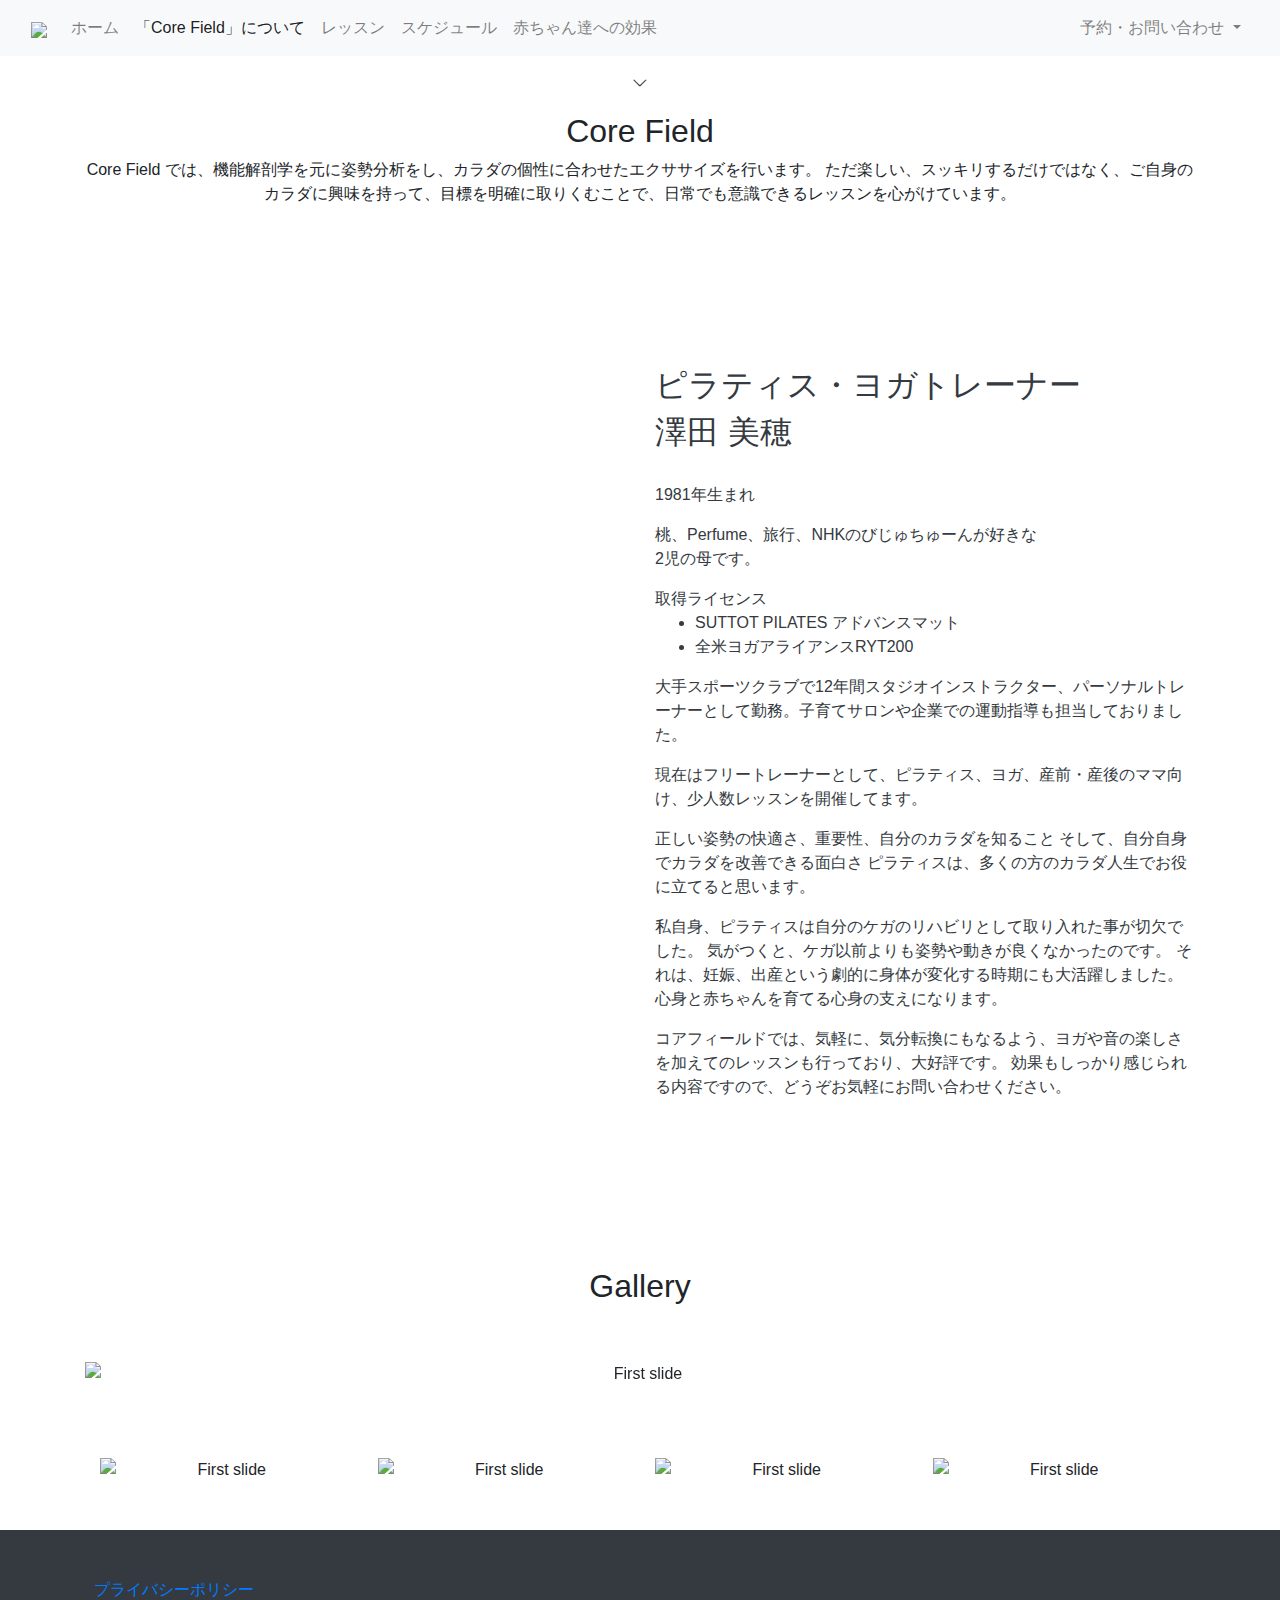
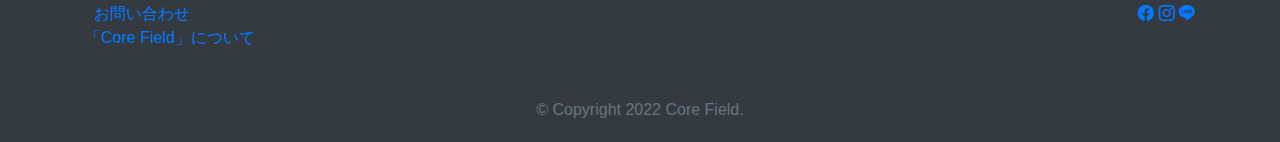
==== about.html @ 25557490 "Add files via upload" ====
<!DOCTYPE html>
<html>
    <head>
        <!-- Required meta tags -->
        <meta charset="utf-8">
        <meta name="viewport" content="width=device-width, initial-scale=1, shrink-to-fit=no">
        <!-- Bootstrap CSS -->
        <link rel="stylesheet" href="https://stackpath.bootstrapcdn.com/bootstrap/4.5.2/css/bootstrap.min.css" integrity="sha384-JcKb8q3iqJ61gNV9KGb8thSsNjpSL0n8PARn9HuZOnIxN0hoP+VmmDGMN5t9UJ0Z" crossorigin="anonymous">
        <!-- Bootstrap Icons -->
        <link rel="stylesheet" href="https://cdn.jsdelivr.net/npm/bootstrap-icons@1.8.1/font/bootstrap-icons.css">
        <!-- Add our Stylesheet -->
        <link rel="stylesheet" href="app.css">
        <meta name="viewport" content="width=device-width, initial-scale=1">
        <title>
            札幌 Core Field マタニティ産後、女性のためのヨガ・ピラティス
        </title>
        <!-- favicon code -->
        <link rel="apple-touch-icon" sizes="180x180" href="assets/favicon/apple-touch-icon.png">
        <link rel="icon" type="image/png" sizes="32x32" href="assets/favicon/favicon-32x32.png">
        <link rel="icon" type="image/png" sizes="16x16" href="assets/favicon/favicon-16x16.png">
        <link rel="manifest" href="assets/favicon/site.webmanifest">
        <link rel="mask-icon" href="assets/favicon/safari-pinned-tab.svg" color="#5bbad5">
        <link rel="shortcut icon" href="assets/favicon/favicon.ico">
        <meta name="msapplication-TileColor" content="#00aba9">
        <meta name="msapplication-config" content="assets/favicon/browserconfig.xml">
        <meta name="theme-color" content="#00aba9">
    </head>
    <body>
            <!-- Navbar -->
        <nav class="navbar fixed-top navbar-expand-xl navbar-light bg-light">
            <div class="container-fluid">
                <a class="navbar-brand" href="index.html">
                    <img src="img/logo-long-test.png" height="30vh" class="m-0 p-0 alias">
                    <!-- Core Field -->
                </a>
                <button class="navbar-toggler" type="button" data-toggle="collapse" data-target="#navbarSupportedContent" aria-controls="navbarSupportedContent" aria-expanded="false" aria-label="Toggle navigation">
                <span class="navbar-toggler-icon"></span>
                </button>
                <div class="collapse navbar-collapse" id="navbarSupportedContent">
                    <ul class="navbar-nav mr-auto">
                        <li class="nav-item">
                            <a class="nav-link " href="index.html">ホーム</a>
                        </li>
                        <li class="nav-item">
                            <a class="nav-link active" href="#">「Core Field」について</a>
                        </li>
                        <li class="nav-item">
                            <a class="nav-link" href="lesson.html">レッスン</a>
                        </li>
                        <li class="nav-item">
                            <a class="nav-link" href="schedule.html">スケジュール</a>
                        </li>
                        <li class="nav-item">
                            <a class="nav-link" href="benefit.html">赤ちゃん達への効果</a>
                        </li>
                    </ul>
                    <ul class="navbar-nav mr-right">
                        <li class="nav-item dropdown">
                            <a class="nav-link dropdown-toggle" href="#" id="navbarDropdown" role="button" data-toggle="dropdown" aria-haspopup="true" aria-expanded="false">
                                予約・お問い合わせ
                            </a>
                            <div class="dropdown-menu" aria-labelledby="navbarDropdown">
                              <a class="dropdown-item" href="mailto:miho.5.2.miho@gmail.com"><i class="bi bi-envelope"></i> メールアドレス</a>
                              <a class="dropdown-item" href="https://lin.ee/wVEPL7Z" target="_blank"><i class="bi bi-line"></i> LINE</a>
                              <a class="dropdown-item" href="https://www.instagram.com/miho.core.field/" target="_blank"><i class="bi bi-instagram"></i> Instagram</a>
                            </div>
                          </li>
                    </ul>
                </div>
            </div>
        </nav>
        <!-- Main content in the middle of the page -->
        <div class="container-fluid d-flex align-items-center justify-content-center" id="headerabout">
            <div class="row">
                <div class="col-lg-12 headercontentabout px-0">
                    <h1 class="banner">「Core Field」について</h1>
                    <!-- <img src="img/logo.png" alt="Core Field" height="40%"> -->
                </div>
            </div>
        </div>
        <!-- Section 1 (solid) -->
        <div class="container text-center pt-3 pb-5" id="section-1-about">
            <i class="bi bi-chevron-down"></i>
            <div class="pt-3">
                <h2>Core Field</h2>
                <p>Core Field では、機能解剖学を元に姿勢分析をし、カラダの個性に合わせたエクササイズを行います。
                    ただ楽しい、スッキリするだけではなく、ご自身のカラダに興味を持って、目標を明確に取りくむことで、日常でも意識できるレッスンを心がけています。</p>
            </div>
        </div>
        <!-- Section 2 (transparent) -->
        <div class="container-fluid d-flex align-items-center" id="section-2-about">
            <div class="container">
                <div class="row my-5 py-5">
                    <div class="col-lg-6 col-sm-3"></div>
                    <div class="col-lg-6 col-sm-9 text-dark" id="abouttext">
                        <h2>ピラティス・ヨガトレーナー</h2><h2>澤田 美穂</h2>
                        <br>
                        <p>
                            1981年生まれ 
                        </p>
                        <p>
                            桃、Perfume、旅行、NHKのびじゅちゅーんが好きな<br>2児の母です。
                        </p>
                        <p class="mb-0">
                            取得ライセンス
                        </p>
                            <ul>
                                <li>SUTTOT PILATES アドバンスマット</li>
                                <li>全米ヨガアライアンスRYT200</li>
                            </ul>
                        <p>
                            大手スポーツクラブで12年間スタジオインストラクター、パーソナルトレーナーとして勤務。子育てサロンや企業での運動指導も担当しておりました。
                        </p>
                        <p>
                            現在はフリートレーナーとして、ピラティス、ヨガ、産前・産後のママ向け、少人数レッスンを開催してます。
                        </p>
                        <p>
                            正しい姿勢の快適さ、重要性、自分のカラダを知ること
                            そして、自分自身でカラダを改善できる面白さ
                            ピラティスは、多くの方のカラダ人生でお役に立てると思います。
                        </p>
                        <p>
                            私自身、ピラティスは自分のケガのリハビリとして取り入れた事が切欠でした。
                            気がつくと、ケガ以前よりも姿勢や動きが良くなかったのです。
                            それは、妊娠、出産という劇的に身体が変化する時期にも大活躍しました。心身と赤ちゃんを育てる心身の支えになります。
                        </p>
                        <p>
                            コアフィールドでは、気軽に、気分転換にもなるよう、ヨガや音の楽しさを加えてのレッスンも行っており、大好評です。
                            効果もしっかり感じられる内容ですので、どうぞお気軽にお問い合わせください。
                        </p>
                    </div>
                </div>
            </div>
        </div>
        <!-- Section 4 (solid) -->
        <div class="container text-center pt-3 pb-5" id="section-3-about">
            <div class="pt-3">
                <br>
                <h2>Gallery</h2>
                <br>
                <br>
                <div id="slideshow" class="carousel slide" data-ride="carousel">
                    <ol class="carousel-indicators">
                      <li data-target="#slideshow" data-slide-to="0" class="active"></li>
                      <li data-target="#slideshow" data-slide-to="1"></li>
                      <li data-target="#slideshow" data-slide-to="2"></li>
                      <li data-target="#slideshow" data-slide-to="3"></li>
                      <li data-target="#slideshow" data-slide-to="4"></li>
                      <li data-target="#slideshow" data-slide-to="5"></li>
                      <li data-target="#slideshow" data-slide-to="6"></li>
                      <li data-target="#slideshow" data-slide-to="7"></li>
                    </ol>
                    <div class="carousel-inner">
                    <div class="carousel-item active">
                        <img class="d-block w-100" src="img/aboutslides/slide1.jpg" alt="First slide">
                    </div>
                    <div class="carousel-item">
                        <img class="d-block w-100" src="img/aboutslides/slide2.jpg" alt="Second slide">
                    </div>
                    <div class="carousel-item">
                        <img class="d-block w-100" src="img/aboutslides/slide3.jpg" alt="Third slide">
                    </div>
                    <div class="carousel-item">
                        <img class="d-block w-100" src="img/aboutslides/slide4.jpg" alt="Fourth slide">
                    </div>
                    <div class="carousel-item">
                        <img class="d-block w-100" src="img/aboutslides/slide5.jpg" alt="Fifth slide">
                    </div>
                    <div class="carousel-item">
                        <img class="d-block w-100" src="img/aboutslides/slide6.png" alt="Sixth slide">
                    </div>
                    <div class="carousel-item">
                        <img class="d-block w-100" src="img/aboutslides/slide7.png" alt="Seventh slide">
                    </div>
                    <div class="carousel-item">
                        <img class="d-block w-100" src="img/aboutslides/slide8.png" alt="Seventh slide">
                    </div>
                    </div>
                    <a class="carousel-control-prev" href="#slideshow" role="button" data-slide="prev">
                      <span class="carousel-control-prev-icon" aria-hidden="true"></span>
                      <span class="sr-only">Previous</span>
                    </a>
                    <a class="carousel-control-next" href="#slideshow" role="button" data-slide="next">
                      <span class="carousel-control-next-icon" aria-hidden="true"></span>
                      <span class="sr-only">Next</span>
                    </a>
                </div>
                <br>
                <br><br>
                <div class="container">
                    <div class="row">
                        <div class="col-lg-3">
                            <img class="d-block w-100" src="img/aboutslides/comic4.png" alt="First slide">
                        </div>
                        <div class="col-lg-3">
                            <img class="d-block w-100" src="img/aboutslides/comic3.png" alt="First slide">
                        </div>
                        <div class="col-lg-3">
                            <img class="d-block w-100" src="img/aboutslides/comic2.png" alt="First slide">
                        </div>
                        <div class="col-lg-3">
                            <img class="d-block w-100" src="img/aboutslides/comic1.png" alt="First slide">
                        </div>
                    </div>
                </div>
            </div>
        </div>
        <div class="container-fluid my-0 text-light link-light bg-dark">
            <div class="container py-5" id="footer-1">
                <div class="row">
                    <div class="col-lg-6">
                        <a href="privacy.html">&nbsp;&nbsp;プライバシーポリシー</a><br>
                        <div class="dropdown">
                            <a href="#" role="button" id="arstarst" data-toggle="dropdown" aria-haspopup="true" aria-expanded="false">
                                &nbsp;&nbsp;お問い合わせ
                            </a>
                          
                            <div class="dropdown-menu" aria-labelledby="arstarst">
                                <a class="dropdown-item" href="mailto:miho.5.2.miho@gmail.com"><i class="bi bi-envelope"></i> メールアドレス</a>
                                <a class="dropdown-item" href="https://lin.ee/wVEPL7Z" target="_blank"><i class="bi bi-line"></i> LINE</a>
                                <a class="dropdown-item" href="https://www.instagram.com/miho.core.field/" target="_blank"><i class="bi bi-instagram"></i> Instagram</a>
                            </div>
                        </div>
                        <a href="about.html">「Core Field」について</a>
                    </div>
                    <div class="col-lg-6 align-self-center text-right">
                        <a href="https://www.facebook.com/miho.sawada.core.field"><i class="bi bi-facebook"></i></a>
                        <a href="https://www.instagram.com/miho.core.field/"><i class="bi bi-instagram"></i></a>
                        <a href="https://lin.ee/wVEPL7Z"><i class="bi bi-line"></i></a>
                    </div>
                </div>
            </div>
        </div>
        <div class="container-fluid my-0 text-secondary link-light bg-dark text-center pb-1">
            <p>
            &copy; Copyright 2022 Core Field.
            </p>
        <!-- Bootstrap JS -->
        <script src="https://code.jquery.com/jquery-3.2.1.slim.min.js" integrity="sha384-KJ3o2DKtIkvYIK3UENzmM7KCkRr/rE9/Qpg6aAZGJwFDMVNA/GpGFF93hXpG5KkN" crossorigin="anonymous"></script>
        <script src="https://cdn.jsdelivr.net/npm/popper.js@1.12.9/dist/umd/popper.min.js" integrity="sha384-ApNbgh9B+Y1QKtv3Rn7W3mgPxhU9K/ScQsAP7hUibX39j7fakFPskvXusvfa0b4Q" crossorigin="anonymous"></script>
        <script src="https://cdn.jsdelivr.net/npm/bootstrap@4.0.0/dist/js/bootstrap.min.js" integrity="sha384-JZR6Spejh4U02d8jOt6vLEHfe/JQGiRRSQQxSfFWpi1MquVdAyjUar5+76PVCmYl" crossorigin="anonymous"></script>
    </body>
</html>
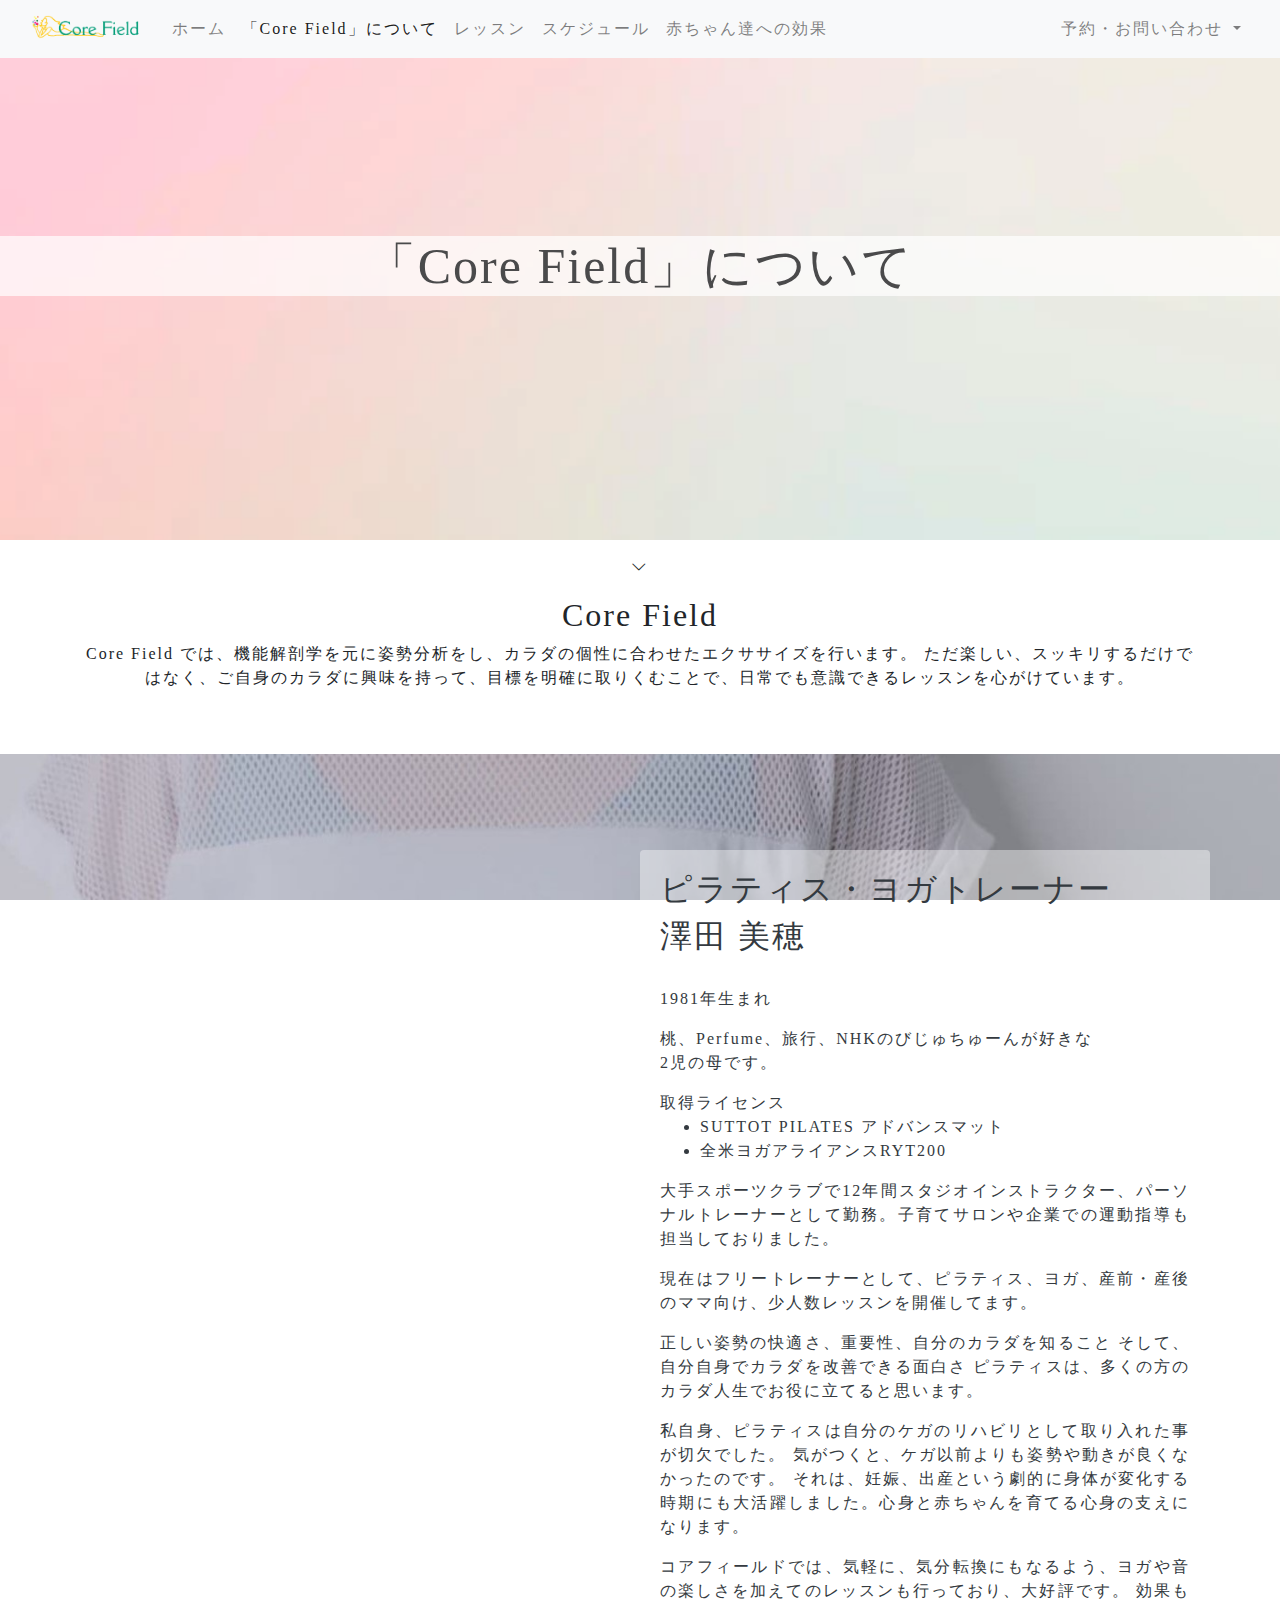
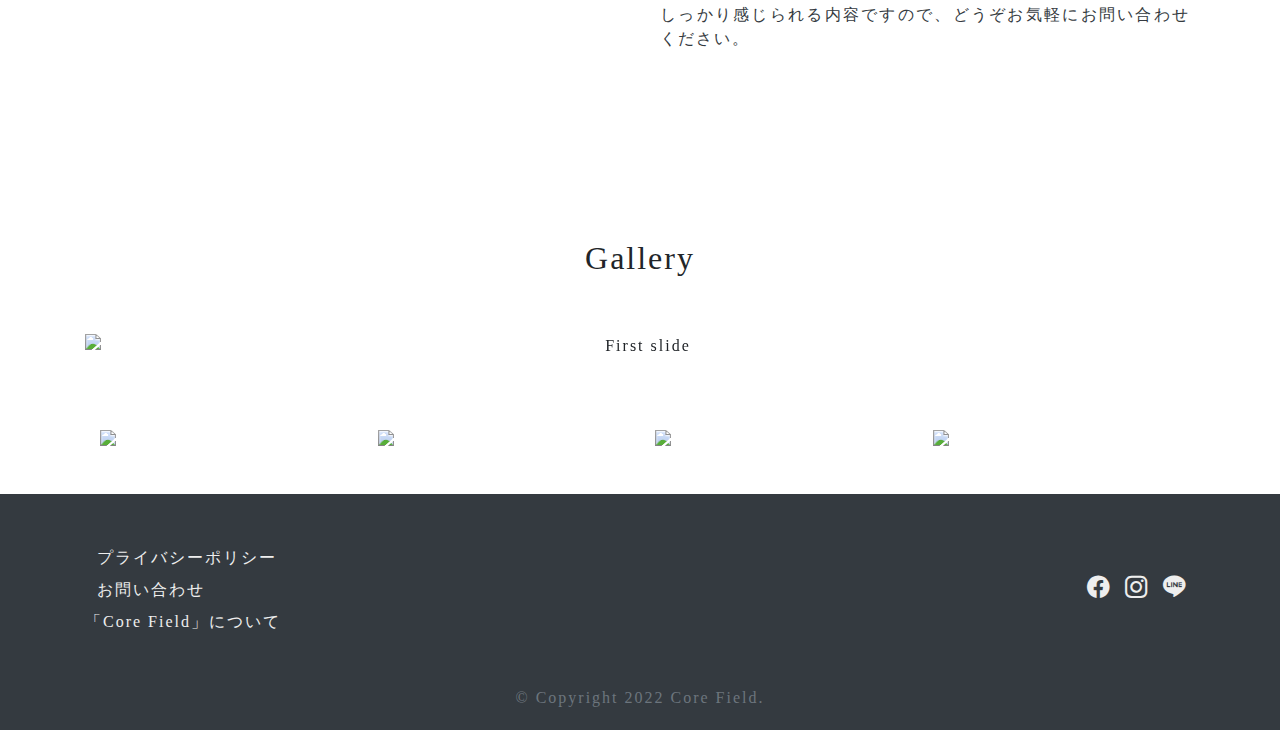
==== commit 594e8903: "mobile ordering + text syntax" ====
--- a/about.html
+++ b/about.html
@@ -92,7 +92,7 @@
             <div class="container">
                 <div class="row my-5 py-5">
                     <div class="col-lg-6 col-sm-3"></div>
-                    <div class="col-lg-6 col-sm-9 text-dark" id="abouttext">
+                    <div class="col-lg-6 col-sm-9 text-dark rounded" id="abouttext">
                         <h2>ピラティス・ヨガトレーナー</h2><h2>澤田 美穂</h2>
                         <br>
                         <p>
@@ -189,17 +189,17 @@
                 <br><br>
                 <div class="container">
                     <div class="row">
-                        <div class="col-lg-3">
-                            <img class="d-block w-100" src="img/aboutslides/comic4.png" alt="First slide">
-                        </div>
-                        <div class="col-lg-3">
-                            <img class="d-block w-100" src="img/aboutslides/comic3.png" alt="First slide">
-                        </div>
-                        <div class="col-lg-3">
-                            <img class="d-block w-100" src="img/aboutslides/comic2.png" alt="First slide">
-                        </div>
-                        <div class="col-lg-3">
-                            <img class="d-block w-100" src="img/aboutslides/comic1.png" alt="First slide">
+                        <div class="col-lg-3 order-md-last order-md-3">
+                            <img class="d-block w-100" src="img/aboutslides/comic4.png">
+                        </div>
+                        <div class="col-lg-3 order-md-2">
+                            <img class="d-block w-100" src="img/aboutslides/comic3.png">
+                        </div>
+                        <div class="col-lg-3 order-md-1">
+                            <img class="d-block w-100" src="img/aboutslides/comic2.png">
+                        </div>
+                        <div class="col-lg-3  order-md-first order-md-0 ">
+                            <img class="d-block w-100" src="img/aboutslides/comic1.png">
                         </div>
                     </div>
                 </div>
--- a/app.css
+++ b/app.css
@@ -0,0 +1,266 @@
+@font-face {
+    font-family: DellaRobbia;
+    src: url("assets/Della Robbia Regular.otf") format("opentype");
+}
+
+@font-face {
+    font-family: DellaRobbia;
+    font-weight: bold;
+    src: url("assets/Della Robbia Bold.otf") format("opentype");
+}
+
+@font-face {
+    font-family: KozukaGothicPr6N;
+    src: url("assets/KozGoPr6N-Regular.otf") format("opentype");
+}
+
+@font-face {
+    font-family: KozukaGothicPr6N;
+    font-weight: lighter;
+    src: url("assets/KozGoPr6N-Light.otf") format("opentype");
+}
+
+@font-face {
+    font-family: KozukaGothicPr6N;
+    font-weight: bold;
+    src: url("assets/KozGoPr6N-Bold.otf") format("opentype");
+}
+
+@font-face {
+    font-family: HonokaShinMincho;
+    src: url("assets/Honoka_Shin_Mincho_L.otf") format("opentype");
+
+}
+
+html{
+    scroll-behavior: smooth;
+}
+
+span{
+    font-family: KozukaGothicPr6N;
+    font-weight: lighter;
+}
+
+body{
+    font-family: KozukaGothicPr6N;
+    letter-spacing: 2px;
+    overflow-x:hidden;
+}
+
+hr{
+    height: 1px;
+    width: 4em;
+    border-top: 1px solid #fff;
+}
+
+.banner{
+    width: 100vw;
+    max-width: 100%;
+    padding-left: 0px;
+    padding-right: 0px;
+    margin-left: 0%;
+    margin-right: 0%;
+}
+
+.headercontentabout h1{
+    font-family: HonokaShinMincho;
+    font-size: 50px;
+    color: rgba(74, 74, 75, 1);
+    background-color: rgba(255, 255, 255, 0.7);
+}
+
+.headercontentabout p{
+    margin-bottom: 0px;
+}
+
+.whitelink:link {
+	color: #777777;
+}
+
+.whitelink:visited {
+	color: #777777;
+}
+
+a:link {
+	color: #eeeeee;
+}
+
+a:visited {
+	color: #eeeeee;
+}
+
+a:hover {
+	color: #aaaaaa;
+}
+
+a.dropdown-item {
+    color: #4a4a4b;
+}
+
+.headercontent h1{
+    font-size: 40pt;
+}
+
+.lessonitemall{
+    border-radius: 5px;
+    background-color:rgba(210, 204, 195, 0.3);
+}
+
+/* .lessonitemall p{
+    font-size:small;
+} */
+
+.lessonitemall li{
+    font-size:small;
+}
+
+.lessonitemall h3{
+    font-family: KozukaGothicPr6N;
+}
+
+.mainpagesectioncontent{
+    background-color: rgba(0,0,0,0.1);
+}
+
+#smal{
+    font-size: smaller;
+    text-align: center;
+    margin:auto;
+    max-width: 50%;
+}
+
+#arst{
+    font-family: DellaRobbia;
+}
+
+#header{
+    background: url(img/bg1.jpg);
+	background-attachment: fixed;
+    background-size: cover;
+    background-position: center;
+    height: 93vh;
+    text-align: center;
+    color: #ffffff;
+}
+#section-1 i{
+    font-size: 3vh;
+}
+
+#section-2{
+    background: url(img/bg2.jpg);
+	background-attachment: fixed;
+	background-size: cover;
+    height: 80vh;
+    text-align: justify;    
+    color: #ffffff;
+}
+
+#section-4{
+    background: url(img/bg3.jpg);
+	background-attachment: fixed;
+	background-size: cover;
+    background-position-y: 10%;
+    height: 80vh;
+    text-align: left;
+    color: #ffffff;
+}
+
+#footer-1 {
+    line-height: 200%;
+}
+
+#footer-1 i{
+    font-size: 2.5vh;
+    letter-spacing: 1vh;
+}
+
+/* About Page */
+
+#headerabout{
+    background: url(img/gradient.jpg);
+	background-attachment: fixed;
+	background-size: cover;
+    background-position: center;
+    height: 60vh;
+    text-align: center;
+    color: #ffffff;
+}
+
+#section-2-about{
+    background: url(img/slide11.jpg);
+	background-attachment: fixed;
+	background-size: cover;
+    background-position-y:20%;
+    text-align: justify;
+    color: #ffffff;
+}
+
+#section-2-lesson{
+    background: url(img/classroom.jpg);
+	background-attachment: fixed;
+	background-size: cover;
+    background-position-y: 50%;
+    text-align: center; 
+    color: #ffffff;
+}
+
+#section-2-lesson p,ul{
+    text-align: justify;
+}
+
+#section-2-schedule{
+    background: url(img/bg3.jpg);
+	background-attachment: fixed;
+}
+
+#info-block section {
+    border: 2px solid black;
+    min-width: 15vw;
+}
+
+#abouttext{
+    background-color: rgba(255, 255, 255, 0.4);
+    padding: 20px;
+}
+
+.file-marker div {
+    padding: 0 3px;
+    margin-top: -0.8em;
+    
+}
+
+.box-title {
+    background: white none repeat scroll 0 0;
+    display: inline-block;
+    padding: 0 2px;
+}
+
+.nav-tabs .nav-item .nav-link {
+    background-color: #343A40;
+    color: #F8F9FA;
+}
+ 
+.nav-tabs .nav-item .nav-link:hover:not(.active) {
+    background-color: #6C757D;
+    color: #F8F9FA;
+    border-color: #F8F9FA;
+}
+
+.nav-tabs .nav-item .active {
+    background-color: #F8F9FA;
+    color: #343A40;
+    border-color: #F8F9FA
+} 
+.tab-content .tab-pane {
+    background-color: #F8F9FA;
+    color: #343A40;
+}
+
+#scheduleContent h3{
+    font-size: large;
+    font-weight: 600;
+}
+
+#smallerh1{
+    font-size: 2.5rem;
+}